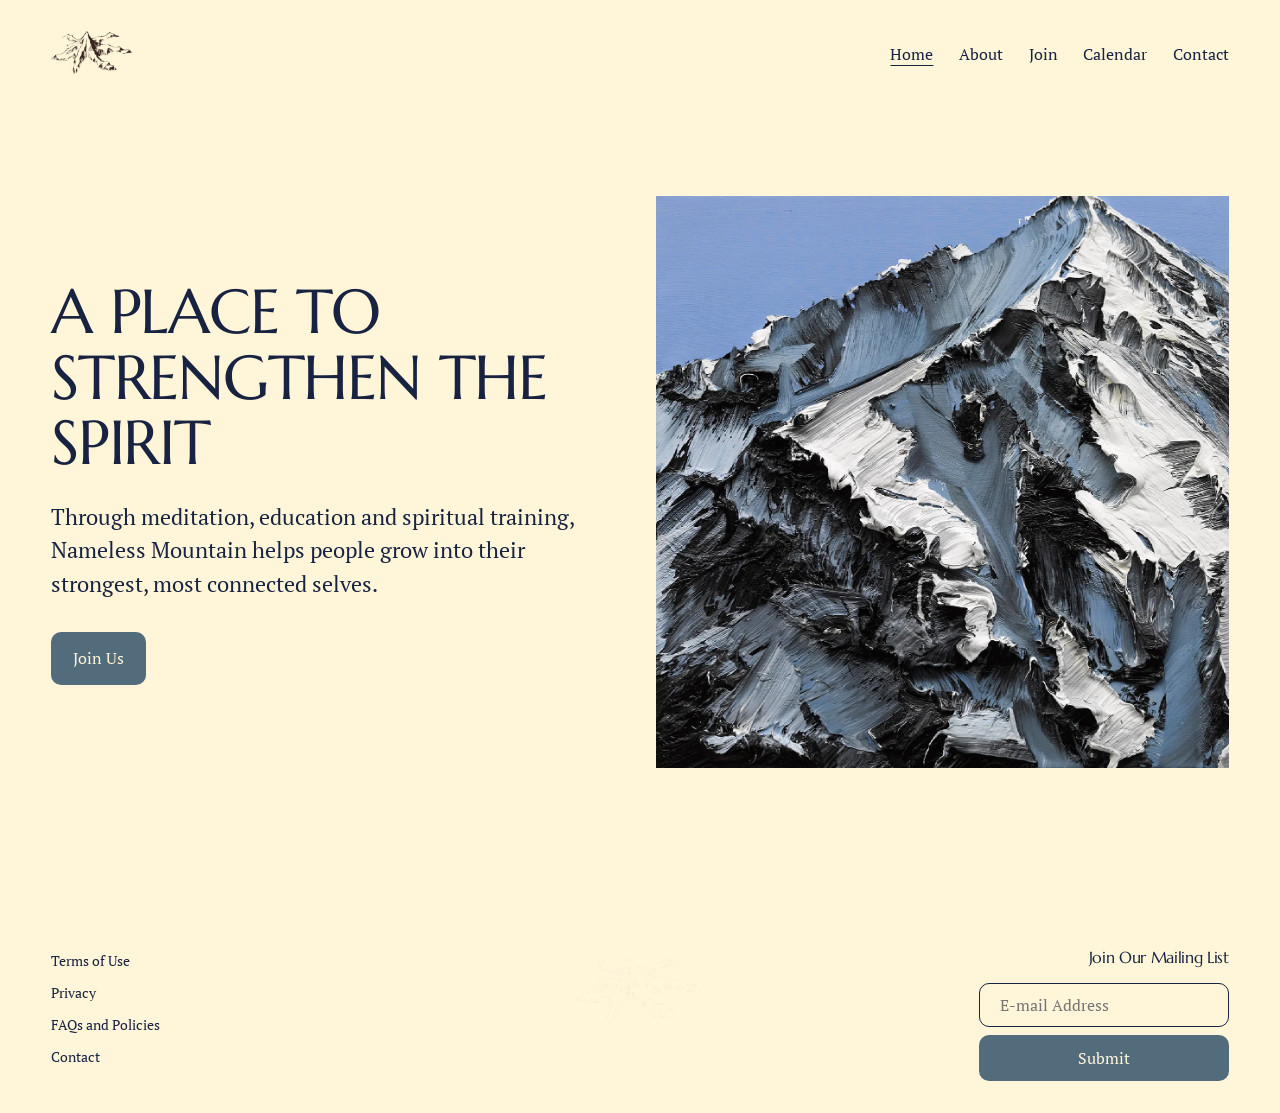
==== index.html @ 77c98026 "Clean rebuild of namelessmountain.org in minimal HTML/CSS/JS Mirror of the Squarespace-hosted site r" ====
<!doctype html>
<html lang="en-US">
<head>
  <meta charset="utf-8">
  <meta name="viewport" content="width=device-width, initial-scale=1">
  <title>Nameless Mountain</title>
  <link rel="icon" type="image/x-icon" href="https://assets.squarespace.com/universal/default-favicon.ico">
  <link rel="stylesheet" href="style.css">
</head>
<body>
  <div class="site-wrapper">
    <header class="header">
      <div class="header-inner">
        <div class="header-logo">
          <a href="/"><img src="images/logo.png" alt="Nameless Mountain"></a>
        </div>
        <nav class="header-nav">
          <a href="/" aria-current="page">Home</a>
          <a href="about.html">About</a>
          <a href="join.html">Join</a>
          <a href="calendar.html">Calendar</a>
          <a href="contact.html">Contact</a>
        </nav>
        <button class="header-burger" aria-label="Menu" onclick="document.getElementById('mobile-menu').classList.add('open')">
          <span></span><span></span><span></span>
        </button>
      </div>
    </header>

    <div id="mobile-menu" class="mobile-menu">
      <button class="mobile-menu-close" aria-label="Close menu" onclick="this.parentElement.classList.remove('open')">&times;</button>
      <a href="/">Home</a>
      <a href="about.html">About</a>
      <a href="join.html">Join</a>
      <a href="calendar.html">Calendar</a>
      <a href="contact.html">Contact</a>
    </div>

    <main>
      <section class="section section-white section-hero" style="min-height: 100vh;">
        <div class="content-wrapper">
          <div class="two-col" style="padding-top: 8rem; padding-bottom: 4rem;">
            <div class="two-col-text">
              <h1>A PLACE TO STRENGTHEN THE SPIRIT</h1>
              <p class="text-large" style="margin-top: 1.5rem;">Through meditation, education and spiritual training, Nameless Mountain helps people grow into their strongest, most connected selves.</p>
              <p style="margin-top: 2rem;"><a href="join.html" class="btn btn-primary">Join Us</a></p>
            </div>
            <div>
              <img src="images/hero-painting.png" alt="Mountain painting by Conrad Jon Godly">
            </div>
          </div>
        </div>
      </section>
    </main>

    <footer class="footer">
      <div class="content-wrapper">
        <div class="footer-grid">
          <div class="footer-links-col">
            <ul class="footer-links">
              <li><a href="terms-of-use.html">Terms of Use</a></li>
              <li><a href="#">Privacy</a></li>
              <li><a href="#">FAQs and Policies</a></li>
              <li><a href="contact.html">Contact</a></li>
            </ul>
          </div>
          <div class="footer-logo">
            <a href="/"><img src="images/logo-cream.png" alt="Nameless Mountain"></a>
          </div>
          <div class="footer-signup">
            <h4>Join Our Mailing List</h4>
            <form class="footer-signup-form" onsubmit="event.preventDefault(); this.innerHTML='<p>Thank you!</p>';">
              <input type="email" placeholder="E-mail Address" required>
              <button type="submit">Submit</button>
            </form>
          </div>
        </div>
      </div>
    </footer>
  </div>
</body>
</html>
---- style.css ----
/* Nameless Mountain - Clean Rebuild */
/* Fonts: Marcellus (headings), PT Serif (body) */
@import url('https://fonts.googleapis.com/css2?family=Marcellus&family=PT+Serif:ital,wght@0,400;0,700;1,400;1,700&display=swap');

:root {
  --white-hsl: 44.21, 100%, 92.55%;
  --lightAccent-hsl: 194.55, 14.29%, 54.71%;
  --accent-hsl: 203.41, 19.81%, 40.59%;
  --darkAccent-hsl: 359, 41%, 22%;
  --black-hsl: 225.37, 46.07%, 17.45%;

  --cream: hsla(var(--white-hsl), 1);        /* #fff5d9 */
  --blue-gray: hsla(var(--lightAccent-hsl), 1); /* #7b949c */
  --steel-blue: hsla(var(--accent-hsl), 1);  /* #536c7c */
  --burgundy: hsla(var(--darkAccent-hsl), 1); /* #4f2122 */
  --navy: hsla(var(--black-hsl), 1);         /* #182241 */

  --heading-font: "Marcellus", serif;
  --body-font: "PT Serif", serif;
  --base-font-size: 16px;
  --site-max-width: 1400px;
  --site-gutter: 4vw;
  --mobile-gutter: 6vw;
}

*, *::before, *::after { box-sizing: border-box; margin: 0; padding: 0; }

html { font-size: var(--base-font-size); }

body {
  font-family: var(--body-font);
  font-weight: 400;
  line-height: 1.5;
  color: var(--navy);
  background-color: var(--cream);
  -webkit-font-smoothing: antialiased;
}

img { max-width: 100%; height: auto; display: block; }
a { color: inherit; }

/* Typography */
h1, h2, h3, h4 {
  font-family: var(--heading-font);
  font-weight: 400;
  letter-spacing: -0.02em;
  line-height: 1.2;
  margin: 0;
}

h1 { font-size: clamp(2rem, 3.6vw + 1rem, 4rem); line-height: 1.06; }
h2 { font-size: clamp(1.8rem, 2.16vw + 1rem, 2.8rem); line-height: 1.11; }
h3 { font-size: clamp(1.5rem, 1.44vw + 1rem, 2.2rem); line-height: 1.14; }
h4 { font-size: clamp(1.2rem, 0.72vw + 1rem, 1.6rem); line-height: 1.17; }

p { margin: 1rem 0; }
p:first-child { margin-top: 0; }
p:last-child { margin-bottom: 0; }

p a {
  color: var(--steel-blue);
  text-decoration: underline;
  text-decoration-thickness: 1px;
  text-underline-offset: 0.2em;
}

.text-large {
  font-size: clamp(1.1rem, 0.48vw + 1rem, 1.4rem);
}

.text-center { text-align: center; }
.text-justify { text-align: justify; }

/* Layout */
.site-wrapper {
  display: flex;
  flex-direction: column;
  min-height: 100vh;
}

.content-wrapper {
  max-width: var(--site-max-width);
  margin: 0 auto;
  width: 100%;
  padding-left: var(--site-gutter);
  padding-right: var(--site-gutter);
}

/* Header */
.header {
  position: absolute;
  top: 0; left: 0; right: 0;
  z-index: 10;
}

.header-inner {
  max-width: var(--site-max-width);
  margin: 0 auto;
  display: flex;
  align-items: center;
  padding: 2vw var(--site-gutter);
}

.header-logo a { display: inline-block; }
.header-logo img { height: 51px; width: auto; }

.header-nav {
  margin-left: auto;
  display: flex;
  gap: 2vw;
  list-style: none;
}

.header-nav a {
  font-family: var(--body-font);
  font-size: 1rem;
  text-decoration: none;
  color: var(--navy);
  line-height: 1.5;
}

.header-nav a:hover { opacity: 0.7; }
.header-nav a[aria-current="page"] { text-decoration: underline; text-underline-offset: 0.3em; text-decoration-thickness: 1px; }

/* Burger menu */
.header-burger {
  display: none;
  flex-direction: column;
  justify-content: center;
  align-items: center;
  width: 35px;
  height: 35px;
  margin-left: auto;
  cursor: pointer;
  background: none;
  border: none;
  padding: 0;
  gap: 8px;
}

.header-burger span {
  display: block;
  width: 100%;
  height: 1px;
  background-color: var(--navy);
  transition: transform 250ms cubic-bezier(0.2, 0.6, 0.3, 1);
}

/* Mobile menu overlay */
.mobile-menu {
  display: none;
  position: fixed;
  inset: 0;
  z-index: 100;
  background: var(--cream);
  flex-direction: column;
  justify-content: center;
  align-items: center;
  gap: 2rem;
}

.mobile-menu.open { display: flex; }

.mobile-menu-close {
  position: absolute;
  top: 6vw;
  right: 6vw;
  background: none;
  border: none;
  font-size: 2rem;
  cursor: pointer;
  color: var(--navy);
  font-family: var(--body-font);
  line-height: 1;
}

.mobile-menu a {
  font-family: var(--heading-font);
  font-size: 8.5vmin;
  text-decoration: none;
  color: var(--navy);
}

.mobile-menu a:hover { opacity: 0.7; }

/* Sections */
.section {
  position: relative;
  display: flex;
  align-items: center;
  justify-content: center;
  width: 100%;
}

.section-white { background-color: var(--cream); color: var(--navy); }
.section-dark { background-color: var(--burgundy); color: var(--cream); }
.section-dark a { color: var(--cream); }
.section-black { background-color: var(--navy); color: var(--cream); }
.section-black a { color: var(--cream); }
.section-light { background-color: var(--blue-gray); color: var(--navy); }

/* Hero sections with background images */
.section-hero {
  min-height: 70vh;
  background-size: cover;
  background-position: center;
}

.section-hero-overlay {
  position: absolute;
  inset: 0;
  background: rgba(0, 0, 0, 0.2);
  z-index: 0;
}

.section-hero .content-wrapper { position: relative; z-index: 1; }

/* Two-column layout */
.two-col {
  display: grid;
  grid-template-columns: 1fr 1fr;
  gap: 2rem;
  align-items: center;
}

.two-col-text { padding: 2rem 0; }

/* Three-column layout */
.three-col {
  display: grid;
  grid-template-columns: repeat(3, 1fr);
  gap: 2rem;
}

/* Image styles */
.img-cover {
  width: 100%;
  height: 100%;
  object-fit: cover;
}

.img-contain {
  width: 100%;
  height: 100%;
  object-fit: contain;
}

/* Section padding */
.section-pad {
  padding-top: calc(10vmax / 10);
  padding-bottom: calc(10vmax / 10);
}

.section-pad-lg {
  padding-top: 4rem;
  padding-bottom: 4rem;
}

.section-pad-xl {
  padding-top: 6rem;
  padding-bottom: 6rem;
}

.section-height-medium { min-height: 66vh; }
.section-height-small { min-height: 33vh; }

/* Buttons */
.btn {
  display: inline-block;
  font-family: var(--body-font);
  font-size: 1rem;
  font-weight: 400;
  letter-spacing: 0;
  line-height: 1.2;
  text-decoration: none;
  padding: 1rem 1.3rem;
  border-radius: 10px;
  border: 1px solid transparent;
  cursor: pointer;
  transition: opacity 0.2s;
}

.btn:hover { opacity: 0.8; }

.btn-primary {
  background-color: var(--steel-blue);
  color: var(--cream);
}

.btn-secondary {
  background-color: transparent;
  color: var(--steel-blue);
  border-color: var(--steel-blue);
}

/* Dark/black section buttons */
.section-dark .btn-primary,
.section-black .btn-primary {
  background-color: var(--cream);
  color: var(--navy);
}

.btn-stretch { display: block; width: 100%; text-align: center; }

/* Cards */
.card { text-align: center; }
.card img {
  width: 100%;
  aspect-ratio: 5/6;
  object-fit: contain;
  margin-bottom: 1rem;
}
.card h4 a { text-decoration: none; }
.card h4 a:hover { opacity: 0.7; }

/* Leadership grid */
.leadership-grid {
  display: grid;
  grid-template-columns: repeat(auto-fit, minmax(200px, 1fr));
  gap: 2rem;
  text-align: center;
}

.leader {
  display: flex;
  flex-direction: column;
  align-items: center;
}

.leader img {
  width: 200px;
  height: 200px;
  object-fit: cover;
  border-radius: 0;
  margin-bottom: 1rem;
}

.leader h4 { margin-bottom: 0.25rem; }
.leader p { margin: 0; font-size: 0.9rem; }

/* Event list */
.event-list { display: flex; flex-direction: column; gap: 3rem; }

.event {
  display: grid;
  grid-template-columns: 200px auto 1fr;
  gap: 1.5rem;
  align-items: start;
}

.event-thumb {
  width: 200px;
  height: 200px;
  object-fit: cover;
}

.event-date {
  text-align: center;
  font-family: var(--heading-font);
  padding-top: 0.25rem;
}

.event-date .month {
  display: block;
  font-size: 0.9rem;
  text-transform: uppercase;
  letter-spacing: 0.05em;
}

.event-date .day {
  display: block;
  font-size: 2rem;
  line-height: 1.2;
}

.event-info h3 { margin-bottom: 0.5rem; }

.event-meta {
  font-size: 0.9rem;
  color: inherit;
  opacity: 0.8;
  margin-bottom: 0.75rem;
}

.event-meta p { margin: 0.25rem 0; }

.event-excerpt { margin-bottom: 1rem; }

.event-cta {
  display: inline-block;
  font-family: var(--body-font);
  font-weight: 400;
  font-size: 0.9rem;
  text-decoration: none;
  color: inherit;
  padding: 0.6rem 1.2rem;
  border: 1px solid;
  border-radius: 10px;
}

.event-cta:hover { opacity: 0.7; }

/* Contact form */
.contact-grid {
  display: grid;
  grid-template-columns: 1fr 1fr;
  gap: 3rem;
  align-items: start;
}

.form-group { margin-bottom: 11px; }

.form-group label {
  display: block;
  font-size: 0.9rem;
  margin-bottom: 4px;
}

.form-group input,
.form-group textarea {
  width: 100%;
  padding: 10px 20px;
  border: 1px solid var(--navy);
  border-radius: 10px;
  font-family: var(--body-font);
  font-size: 1rem;
  color: var(--navy);
  background-color: var(--blue-gray);
}

.form-group input::placeholder,
.form-group textarea::placeholder {
  color: hsla(var(--black-hsl), 0.55);
}

.form-group textarea { height: 4em; resize: vertical; }

.form-group input:focus,
.form-group textarea:focus {
  outline: 2px solid var(--steel-blue);
  outline-offset: 2px;
}

.form-row {
  display: grid;
  grid-template-columns: 1fr 1fr;
  gap: 10px;
}

/* Footer */
.footer {
  margin-top: auto;
  background-color: var(--cream);
  color: var(--navy);
}

.footer-grid {
  display: grid;
  grid-template-columns: 1fr auto 1fr;
  gap: 2rem;
  align-items: start;
  padding-top: 3rem;
  padding-bottom: 2rem;
}

.footer-links { list-style: none; }
.footer-links li { margin-bottom: 0.5rem; }
.footer-links a {
  text-decoration: none;
  font-size: 0.9rem;
}
.footer-links a:hover { text-decoration: underline; }

.footer-logo { text-align: center; }
.footer-logo img { height: 80px; width: auto; margin: 0 auto; }

.footer-signup { text-align: right; }
.footer-signup h4 { margin-bottom: 1rem; font-size: 1rem; }

.footer-signup-form {
  display: flex;
  flex-direction: column;
  gap: 0.5rem;
  max-width: 250px;
  margin-left: auto;
}

.footer-signup-form input {
  padding: 10px 20px;
  border: 1px solid var(--navy);
  border-radius: 10px;
  font-family: var(--body-font);
  font-size: 1rem;
  color: var(--navy);
  background: var(--cream);
}

.footer-signup-form input:focus {
  outline: 2px solid var(--steel-blue);
  outline-offset: 2px;
}

.footer-signup-form button {
  padding: 0.75rem 1.3rem;
  border-radius: 10px;
  border: none;
  background: var(--steel-blue);
  color: var(--cream);
  font-family: var(--body-font);
  font-size: 1rem;
  cursor: pointer;
}

.footer-signup-form button:hover { opacity: 0.8; }

/* Responsive */
@media (max-width: 799px) {
  .content-wrapper {
    padding-left: var(--mobile-gutter);
    padding-right: var(--mobile-gutter);
  }

  .header-inner {
    padding: 6vw var(--mobile-gutter);
  }

  .header-logo img { height: 30px; }

  .header-nav { display: none; }
  .header-burger { display: flex; }

  .two-col {
    grid-template-columns: 1fr;
  }

  .two-col-reverse > :first-child { order: 2; }
  .two-col-reverse > :last-child { order: 1; }

  .three-col {
    grid-template-columns: 1fr;
  }

  .event {
    grid-template-columns: 1fr;
    gap: 1rem;
  }

  .event-thumb {
    width: 100%;
    height: auto;
    aspect-ratio: 1;
  }

  .event-date {
    display: flex;
    gap: 0.5rem;
    align-items: baseline;
  }

  .contact-grid {
    grid-template-columns: 1fr;
  }

  .contact-grid .contact-image { order: 2; }

  .footer-grid {
    grid-template-columns: 1fr;
    text-align: center;
  }

  .footer-signup { text-align: center; }
  .footer-signup-form { margin: 0 auto; }

  .leadership-grid {
    grid-template-columns: 1fr 1fr;
  }

  .mobile-menu a { font-size: 8.5vmin; }

  h1 { font-size: clamp(2rem, 5vw + 1rem, 3rem); }
}

@media (min-width: 576px) and (max-width: 799px) {
  .mobile-menu a { font-size: 6.6vmin; }
}

/* Dark header variant (for pages with dark hero) */
.header-dark .header-nav a,
.header-dark .header-logo a { color: var(--cream); }
.header-dark .header-burger span { background-color: var(--cream); }
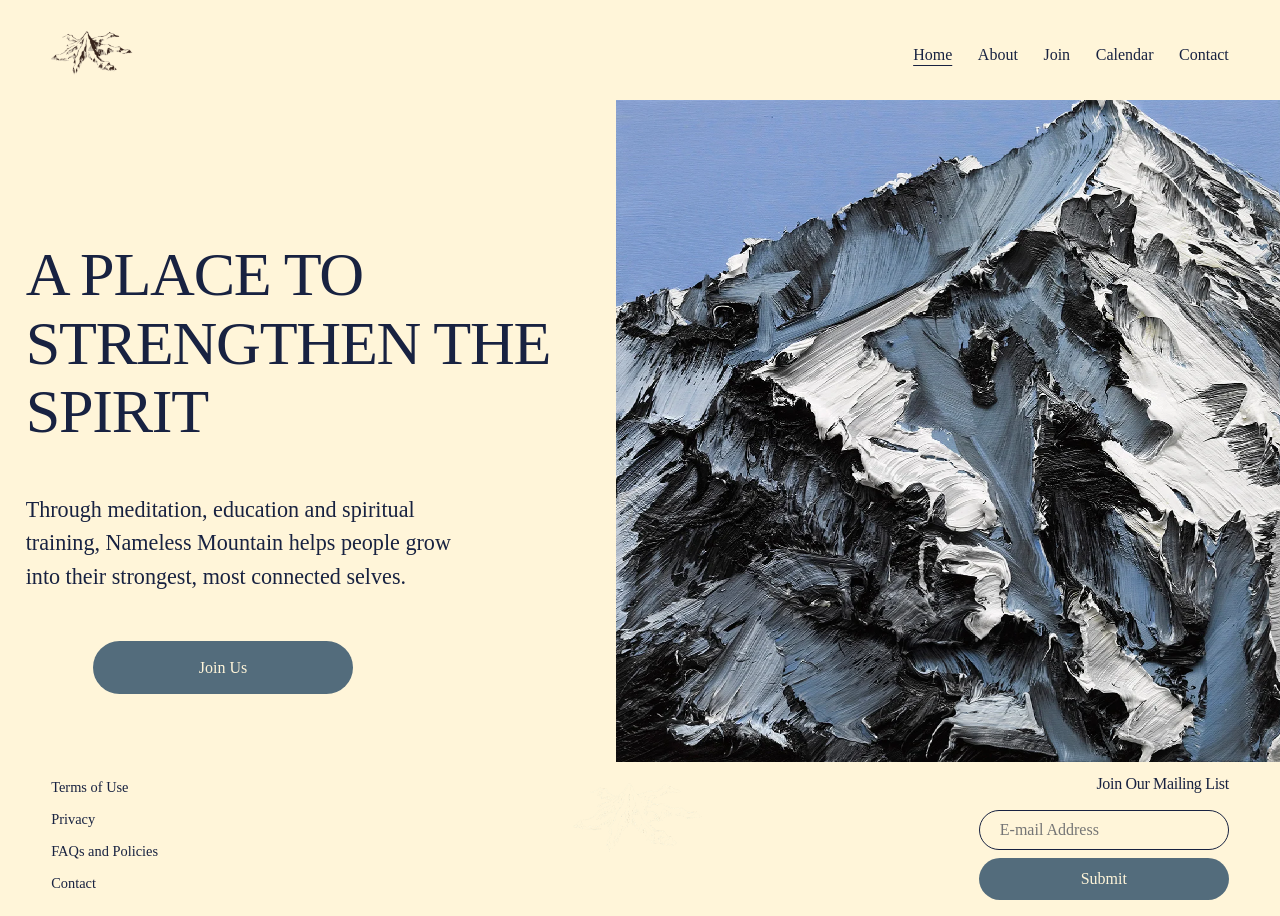
==== commit 7324e81f: "Match hero element positions using computed style comparison - Fix h1 font-size clamp max to 4.5rem " ====
--- a/index.html
+++ b/index.html
@@ -37,16 +37,16 @@
     </div>
 
     <main>
-      <section class="section section-white section-hero" style="min-height: 100vh;">
-        <div class="content-wrapper">
-          <div class="two-col" style="padding-top: 8rem; padding-bottom: 4rem;">
-            <div class="two-col-text">
-              <h1>A PLACE TO STRENGTHEN THE SPIRIT</h1>
-              <p class="text-large" style="margin-top: 1.5rem;">Through meditation, education and spiritual training, Nameless Mountain helps people grow into their strongest, most connected selves.</p>
-              <p style="margin-top: 2rem;"><a href="join.html" class="btn btn-primary">Join Us</a></p>
-            </div>
-            <div>
-              <img src="images/hero-painting.png" alt="Mountain painting by Conrad Jon Godly">
+      <section class="section section-white">
+        <div class="hero-home">
+          <div class="hero-home-image">
+            <img src="images/hero-painting.png" alt="Mountain painting by Conrad Jon Godly" class="img-cover">
+          </div>
+          <div class="hero-home-text">
+            <h1>A PLACE TO STRENGTHEN THE SPIRIT</h1>
+            <p class="text-large">Through meditation, education and spiritual training, Nameless Mountain helps people grow into their strongest, most connected selves.</p>
+            <div class="hero-home-cta">
+              <a href="join.html" class="btn btn-primary btn-stretch">Join Us</a>
             </div>
           </div>
         </div>
--- a/style.css
+++ b/style.css
@@ -1,6 +1,35 @@
 /* Nameless Mountain - Clean Rebuild */
 /* Fonts: Marcellus (headings), PT Serif (body) */
-@import url('https://fonts.googleapis.com/css2?family=Marcellus&family=PT+Serif:ital,wght@0,400;0,700;1,400;1,700&display=swap');
+@font-face {
+  font-family: 'Marcellus';
+  font-style: normal;
+  font-weight: 400;
+  src: url(fonts/wEO_EBrOk8hQLDvIAF8FUQ.ttf) format('truetype');
+}
+@font-face {
+  font-family: 'PT Serif';
+  font-style: normal;
+  font-weight: 400;
+  src: url(fonts/EJRVQgYoZZY2vCFuvDFR.ttf) format('truetype');
+}
+@font-face {
+  font-family: 'PT Serif';
+  font-style: normal;
+  font-weight: 700;
+  src: url(fonts/EJRSQgYoZZY2vCFuvAnt65qV.ttf) format('truetype');
+}
+@font-face {
+  font-family: 'PT Serif';
+  font-style: italic;
+  font-weight: 400;
+  src: url(fonts/EJRTQgYoZZY2vCFuvAFTzro.ttf) format('truetype');
+}
+@font-face {
+  font-family: 'PT Serif';
+  font-style: italic;
+  font-weight: 700;
+  src: url(fonts/EJRQQgYoZZY2vCFuvAFT9gaQVy4.ttf) format('truetype');
+}
 
 :root {
   --white-hsl: 44.21, 100%, 92.55%;
@@ -25,7 +54,7 @@
 
 *, *::before, *::after { box-sizing: border-box; margin: 0; padding: 0; }
 
-html { font-size: var(--base-font-size); }
+html { font-size: var(--base-font-size); overflow-x: hidden; }
 
 body {
   font-family: var(--body-font);
@@ -34,6 +63,7 @@
   color: var(--navy);
   background-color: var(--cream);
   -webkit-font-smoothing: antialiased;
+  overflow-x: hidden;
 }
 
 img { max-width: 100%; height: auto; display: block; }
@@ -46,9 +76,10 @@
   letter-spacing: -0.02em;
   line-height: 1.2;
   margin: 0;
-}
-
-h1 { font-size: clamp(2rem, 3.6vw + 1rem, 4rem); line-height: 1.06; }
+  overflow-wrap: break-word;
+}
+
+h1 { font-size: clamp(2rem, 3.6vw + 1rem, 4.5rem); line-height: 1.1; }
 h2 { font-size: clamp(1.8rem, 2.16vw + 1rem, 2.8rem); line-height: 1.11; }
 h3 { font-size: clamp(1.5rem, 1.44vw + 1rem, 2.2rem); line-height: 1.14; }
 h4 { font-size: clamp(1.2rem, 0.72vw + 1rem, 1.6rem); line-height: 1.17; }
@@ -190,6 +221,7 @@
   align-items: center;
   justify-content: center;
   width: 100%;
+  overflow: hidden;
 }
 
 .section-white { background-color: var(--cream); color: var(--navy); }
@@ -215,6 +247,57 @@
 
 .section-hero .content-wrapper { position: relative; z-index: 1; }
 
+/* Home page hero — matches original 24-col fluid engine grid */
+.hero-home {
+  display: grid;
+  grid-template-columns: 13fr 14fr;
+  width: 100%;
+  min-height: 0;
+}
+
+.hero-home-image {
+  grid-column: 2;
+  grid-row: 1;
+  padding-top: 100px;
+}
+
+.hero-home-image img {
+  width: 100%;
+  height: 100%;
+  object-fit: contain;
+  object-position: top right;
+  display: block;
+}
+
+.hero-home-text {
+  grid-column: 1;
+  grid-row: 1;
+  display: flex;
+  flex-direction: column;
+  justify-content: center;
+  padding: 13.75rem var(--site-gutter) 3rem calc(1 / 24 * 100%);
+  z-index: 1;
+}
+
+.hero-home-text h1 {
+  margin-bottom: 2rem;
+}
+
+.hero-home-text .text-large {
+  max-width: 85%;
+  margin-bottom: 3rem;
+}
+
+.hero-home-cta {
+  max-width: 260px;
+  margin-left: calc(3 / 24 * 100%);
+}
+
+.btn-stretch {
+  display: block;
+  text-align: center;
+}
+
 /* Two-column layout */
 .two-col {
   display: grid;
@@ -274,7 +357,7 @@
   line-height: 1.2;
   text-decoration: none;
   padding: 1rem 1.3rem;
-  border-radius: 10px;
+  border-radius: 300px;
   border: 1px solid transparent;
   cursor: pointer;
   transition: opacity 0.2s;
@@ -291,6 +374,7 @@
   background-color: transparent;
   color: var(--steel-blue);
   border-color: var(--steel-blue);
+  border-radius: 0;
 }
 
 /* Dark/black section buttons */
@@ -395,7 +479,7 @@
   color: inherit;
   padding: 0.6rem 1.2rem;
   border: 1px solid;
-  border-radius: 10px;
+  border-radius: 300px;
 }
 
 .event-cta:hover { opacity: 0.7; }
@@ -421,7 +505,7 @@
   width: 100%;
   padding: 10px 20px;
   border: 1px solid var(--navy);
-  border-radius: 10px;
+  border-radius: 300px;
   font-family: var(--body-font);
   font-size: 1rem;
   color: var(--navy);
@@ -433,7 +517,7 @@
   color: hsla(var(--black-hsl), 0.55);
 }
 
-.form-group textarea { height: 4em; resize: vertical; }
+.form-group textarea { height: 4em; resize: vertical; border-radius: 10px; }
 
 .form-group input:focus,
 .form-group textarea:focus {
@@ -459,8 +543,8 @@
   grid-template-columns: 1fr auto 1fr;
   gap: 2rem;
   align-items: start;
-  padding-top: 3rem;
-  padding-bottom: 2rem;
+  padding-top: calc(10vmax / 10);
+  padding-bottom: calc(10vmax / 10);
 }
 
 .footer-links { list-style: none; }
@@ -488,7 +572,7 @@
 .footer-signup-form input {
   padding: 10px 20px;
   border: 1px solid var(--navy);
-  border-radius: 10px;
+  border-radius: 300px;
   font-family: var(--body-font);
   font-size: 1rem;
   color: var(--navy);
@@ -502,7 +586,7 @@
 
 .footer-signup-form button {
   padding: 0.75rem 1.3rem;
-  border-radius: 10px;
+  border-radius: 300px;
   border: none;
   background: var(--steel-blue);
   color: var(--cream);
@@ -529,43 +613,60 @@
   .header-nav { display: none; }
   .header-burger { display: flex; }
 
+  h1 { font-size: clamp(1.75rem, 4vw + 1rem, 2.5rem); }
+  h2 { font-size: clamp(1.5rem, 2vw + 1rem, 2rem); }
+
   .two-col {
     grid-template-columns: 1fr;
-  }
-
-  .two-col-reverse > :first-child { order: 2; }
-  .two-col-reverse > :last-child { order: 1; }
+    gap: 1.5rem;
+  }
+
+  .two-col-text { padding: 0; }
 
   .three-col {
     grid-template-columns: 1fr;
-  }
+    gap: 1.5rem;
+  }
+
+  .section-pad-xl {
+    padding-top: 3rem;
+    padding-bottom: 3rem;
+  }
+
+  .section-hero { min-height: 50vh; }
 
   .event {
+    grid-template-columns: 80px 1fr;
+    gap: 1rem;
+  }
+
+  .event-thumb { display: none; }
+
+  .event-date {
+    text-align: center;
+    padding-top: 0;
+  }
+
+  .hero-home {
     grid-template-columns: 1fr;
-    gap: 1rem;
-  }
-
-  .event-thumb {
-    width: 100%;
-    height: auto;
-    aspect-ratio: 1;
-  }
-
-  .event-date {
-    display: flex;
-    gap: 0.5rem;
-    align-items: baseline;
-  }
+  }
+
+  .hero-home-image { grid-column: 1; grid-row: 1; }
+  .hero-home-text { grid-column: 1; grid-row: 2; padding-top: 2rem; padding-bottom: 2rem; }
+  .hero-home-cta { margin-left: 0; }
 
   .contact-grid {
     grid-template-columns: 1fr;
   }
 
   .contact-grid .contact-image { order: 2; }
+
+  .btn { font-size: 0.9rem; padding: 0.8rem 1rem; }
 
   .footer-grid {
     grid-template-columns: 1fr;
     text-align: center;
+    gap: 1.5rem;
   }
 
   .footer-signup { text-align: center; }
@@ -573,11 +674,15 @@
 
   .leadership-grid {
     grid-template-columns: 1fr 1fr;
+    gap: 1.5rem;
+  }
+
+  .leader img {
+    width: 150px;
+    height: 150px;
   }
 
   .mobile-menu a { font-size: 8.5vmin; }
-
-  h1 { font-size: clamp(2rem, 5vw + 1rem, 3rem); }
 }
 
 @media (min-width: 576px) and (max-width: 799px) {
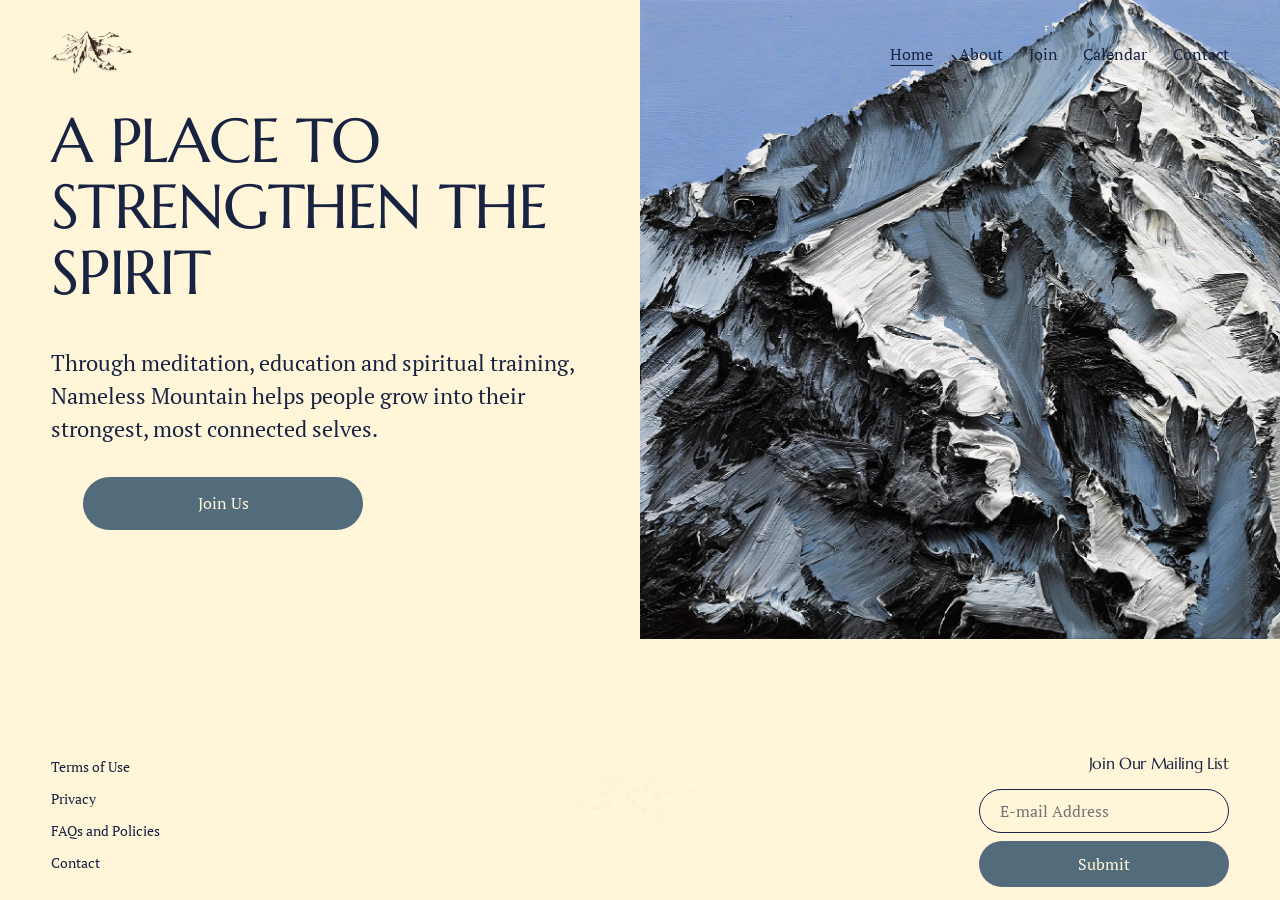
==== commit d0c3213c: "Self-host fonts and fix home page hero layout - Replace Google Fonts @import with local @font-face d" ====
--- a/index.html
+++ b/index.html
@@ -42,7 +42,7 @@
           <div class="hero-home-image">
             <img src="images/hero-painting.png" alt="Mountain painting by Conrad Jon Godly" class="img-cover">
           </div>
-          <div class="hero-home-text">
+          <div class="hero-home-text content-wrapper">
             <h1>A PLACE TO STRENGTHEN THE SPIRIT</h1>
             <p class="text-large">Through meditation, education and spiritual training, Nameless Mountain helps people grow into their strongest, most connected selves.</p>
             <div class="hero-home-cta">
--- a/style.css
+++ b/style.css
@@ -79,7 +79,7 @@
   overflow-wrap: break-word;
 }
 
-h1 { font-size: clamp(2rem, 3.6vw + 1rem, 4.5rem); line-height: 1.1; }
+h1 { font-size: clamp(2rem, 3.6vw + 1rem, 4rem); line-height: 1.06; }
 h2 { font-size: clamp(1.8rem, 2.16vw + 1rem, 2.8rem); line-height: 1.11; }
 h3 { font-size: clamp(1.5rem, 1.44vw + 1rem, 2.2rem); line-height: 1.14; }
 h4 { font-size: clamp(1.2rem, 0.72vw + 1rem, 1.6rem); line-height: 1.17; }
@@ -250,7 +250,7 @@
 /* Home page hero — matches original 24-col fluid engine grid */
 .hero-home {
   display: grid;
-  grid-template-columns: 13fr 14fr;
+  grid-template-columns: 1fr 1fr;
   width: 100%;
   min-height: 0;
 }
@@ -258,14 +258,12 @@
 .hero-home-image {
   grid-column: 2;
   grid-row: 1;
-  padding-top: 100px;
 }
 
 .hero-home-image img {
   width: 100%;
   height: 100%;
-  object-fit: contain;
-  object-position: top right;
+  object-fit: cover;
   display: block;
 }
 
@@ -275,27 +273,22 @@
   display: flex;
   flex-direction: column;
   justify-content: center;
-  padding: 13.75rem var(--site-gutter) 3rem calc(1 / 24 * 100%);
+  padding-top: 4rem;
+  padding-bottom: 4rem;
   z-index: 1;
 }
 
 .hero-home-text h1 {
+  margin-bottom: 1.5rem;
+}
+
+.hero-home-text .text-large {
   margin-bottom: 2rem;
 }
 
-.hero-home-text .text-large {
-  max-width: 85%;
-  margin-bottom: 3rem;
-}
-
 .hero-home-cta {
-  max-width: 260px;
-  margin-left: calc(3 / 24 * 100%);
-}
-
-.btn-stretch {
-  display: block;
-  text-align: center;
+  max-width: 280px;
+  margin-left: 2rem;
 }
 
 /* Two-column layout */
@@ -647,14 +640,6 @@
     padding-top: 0;
   }
 
-  .hero-home {
-    grid-template-columns: 1fr;
-  }
-
-  .hero-home-image { grid-column: 1; grid-row: 1; }
-  .hero-home-text { grid-column: 1; grid-row: 2; padding-top: 2rem; padding-bottom: 2rem; }
-  .hero-home-cta { margin-left: 0; }
-
   .contact-grid {
     grid-template-columns: 1fr;
   }
